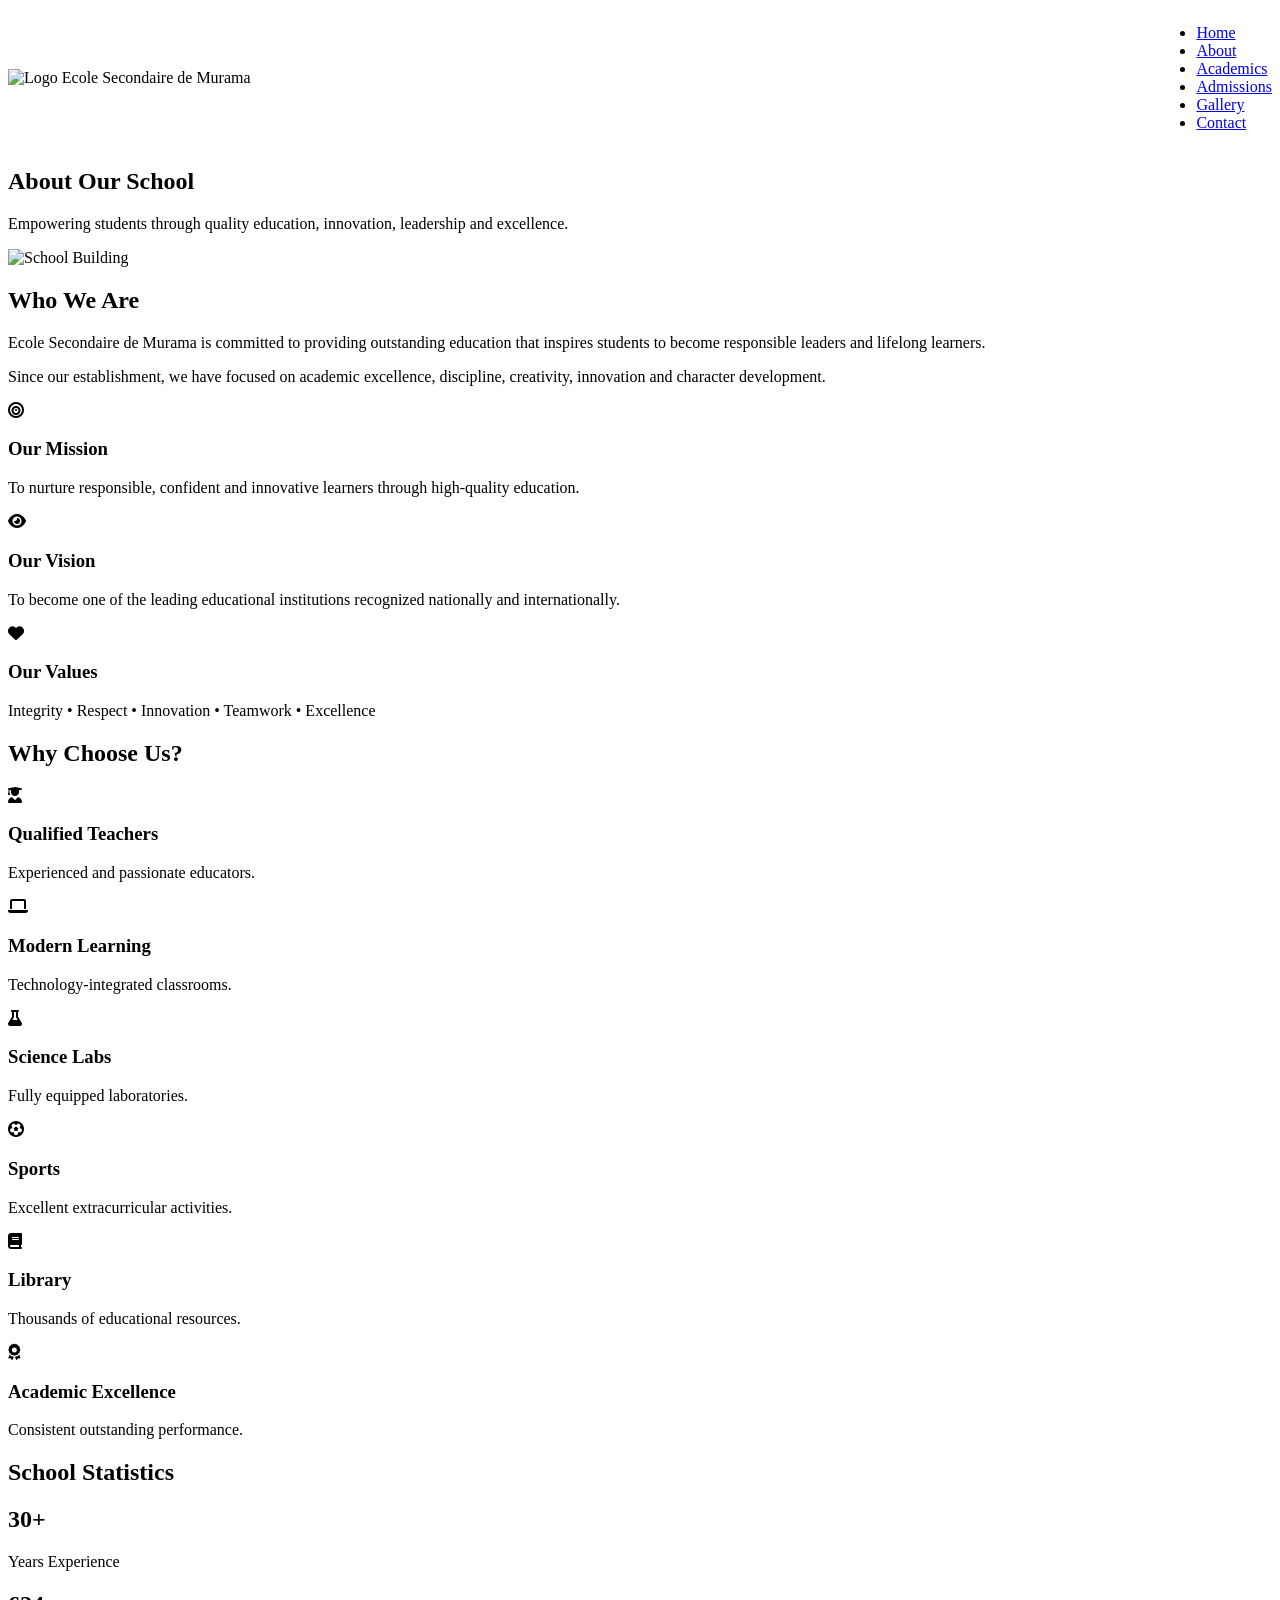
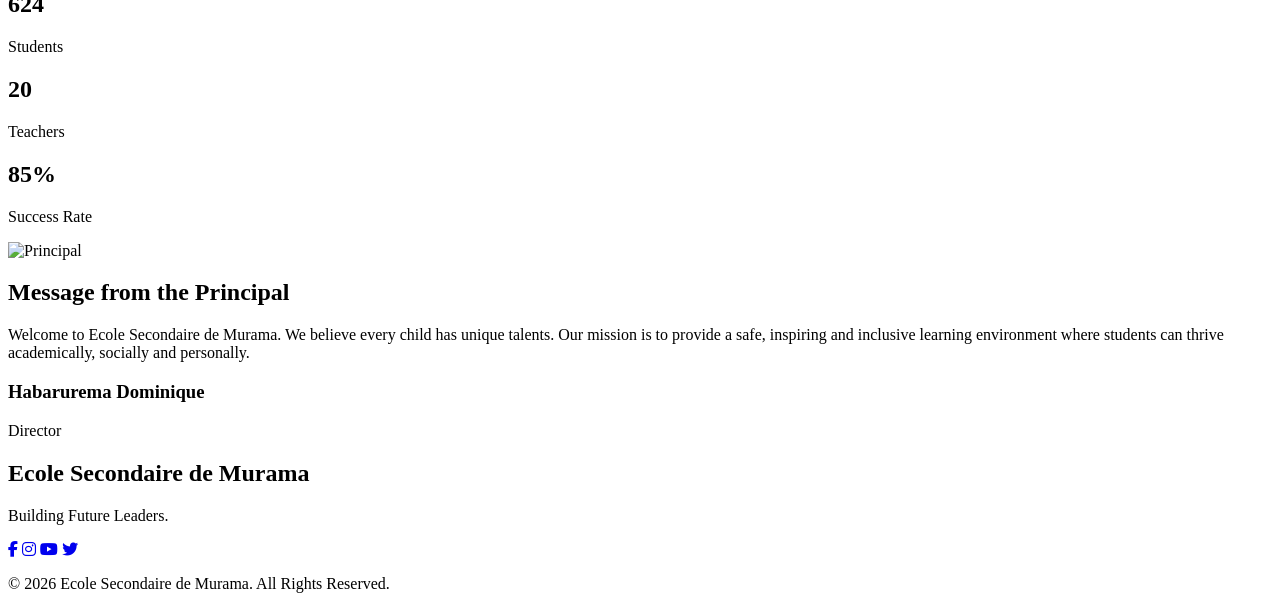
==== about.html @ d2ec21f5 "Add files via upload" ====
<!DOCTYPE html>
<html lang="en">
<head>
         <link rel="icon" type="image/png" href="images/school.png">

    <meta charset="UTF-8">
    <meta name="viewport" content="width=device-width, initial-scale=1.0">
    <title>About Us | Ecole Secondaire de Murama</title>

    <!-- Google Font -->
    <link href="https://fonts.googleapis.com/css2?family=Poppins:wght@300;400;500;600;700&display=swap" rel="stylesheet">

    <!-- Font Awesome -->
    <link rel="stylesheet"
    href="https://cdnjs.cloudflare.com/ajax/libs/font-awesome/6.5.2/css/all.min.css">

    <!-- Main CSS -->
    <link rel="stylesheet" href="css/style.css">
</head>

<body>

<!-- ================= HEADER ================= -->

<header class="header">

    <nav style="width:100%; display:flex; justify-content:space-between; align-items:center;">

        <div class="logo">
            <img src="images/school.png" alt="Logo">
            <span>Ecole Secondaire de Murama</span>
        </div>

        <ul class="nav-links">
            <li><a href="index.html">Home</a></li>
            <li><a href="about.html" class="active">About</a></li>
            <li><a href="academics.html">Academics</a></li>
            <li><a href="admissions.html">Admissions</a></li>
            <li><a href="gallery.html">Gallery</a></li>
            <li><a href="contact.html">Contact</a></li>
        </ul>

    </nav>

</header>

<!-- ================= HERO ================= -->

<section class="page-hero">

    <div class="hero-content">

        <h1>About Our School</h1>

        <p>
            Empowering students through quality education,
            innovation, leadership and excellence.
        </p>

    </div>

</section>

<!-- ================= ABOUT ================= -->

<section class="about">

    <div class="container">

        <div class="about-image">
            <img src="images/school-building.jpg" alt="School Building">
        </div>

        <div class="about-text">

            <h2>Who We Are</h2>

            <p>
                Ecole Secondaire de Murama is committed to providing
                outstanding education that inspires students to
                become responsible leaders and lifelong learners.
            </p>

            <p>
                Since our establishment, we have focused on
                academic excellence, discipline, creativity,
                innovation and character development.
            </p>

        </div>

    </div>

</section>

<!-- ================= MISSION ================= -->

<section class="mission">

    <div class="container">

        <div class="card">

            <i class="fas fa-bullseye"></i>

            <h3>Our Mission</h3>

            <p>
                To nurture responsible, confident and innovative
                learners through high-quality education.
            </p>

        </div>

        <div class="card">

            <i class="fas fa-eye"></i>

            <h3>Our Vision</h3>

            <p>
                To become one of the leading educational institutions
                recognized nationally and internationally.
            </p>

        </div>

        <div class="card">

            <i class="fas fa-heart"></i>

            <h3>Our Values</h3>

            <p>
                Integrity • Respect • Innovation • Teamwork • Excellence
            </p>

        </div>

    </div>

</section>

<!-- ================= WHY CHOOSE US ================= -->

<section class="why">

    <h2>Why Choose Us?</h2>

    <div class="features">

        <div class="feature">
            <i class="fas fa-user-graduate"></i>
            <h3>Qualified Teachers</h3>
            <p>Experienced and passionate educators.</p>
        </div>

        <div class="feature">
            <i class="fas fa-laptop"></i>
            <h3>Modern Learning</h3>
            <p>Technology-integrated classrooms.</p>
        </div>

        <div class="feature">
            <i class="fas fa-flask"></i>
            <h3>Science Labs</h3>
            <p>Fully equipped laboratories.</p>
        </div>

        <div class="feature">
            <i class="fas fa-futbol"></i>
            <h3>Sports</h3>
            <p>Excellent extracurricular activities.</p>
        </div>

        <div class="feature">
            <i class="fas fa-book"></i>
            <h3>Library</h3>
            <p>Thousands of educational resources.</p>
        </div>

        <div class="feature">
            <i class="fas fa-award"></i>
            <h3>Academic Excellence</h3>
            <p>Consistent outstanding performance.</p>
        </div>

    </div>

</section>

<!-- ================= STATISTICS ================= -->

<section class="statistics">

    <h2>School Statistics</h2>

    <div class="stats">

        <div class="stat">
            <h2>30+</h2>
            <p>Years Experience</p>
        </div>

        <div class="stat">
            <h2>624</h2>
            <p>Students</p>
        </div>

        <div class="stat">
            <h2>20</h2>
            <p>Teachers</p>
        </div>

        <div class="stat">
            <h2>85%</h2>
            <p>Success Rate</p>
        </div>

    </div>

</section>

<!-- ================= PRINCIPAL ================= -->

<section class="principal">

    <div class="container">

        <div class="principal-image">

            <img src="images/principal.jpg" alt="Principal">

        </div>

        <div class="principal-message">

            <h2>Message from the Principal</h2>

            <p>
                Welcome to Ecole Secondaire de Murama. We believe every
                child has unique talents. Our mission is to provide
                a safe, inspiring and inclusive learning environment
                where students can thrive academically, socially and
                personally.
            </p>

            <h3>Habarurema Dominique</h3>

            <p>Director</p>

        </div>

    </div>

</section>

<!-- ================= FOOTER ================= -->

<footer>

    <div class="footer-content">

        <h2>Ecole Secondaire de Murama</h2>

        <p>Building Future Leaders.</p>

        <div class="socials">

            <a href="#"><i class="fab fa-facebook-f"></i></a>

            <a href="#"><i class="fab fa-instagram"></i></a>

            <a href="#"><i class="fab fa-youtube"></i></a>

            <a href="#"><i class="fab fa-twitter"></i></a>

        </div>

        <p>
© 2026 Ecole Secondaire de Murama. All Rights Reserved.
        </p>

    </div>

</footer>

<script src="js/script.js"></script>

</body>
</html>
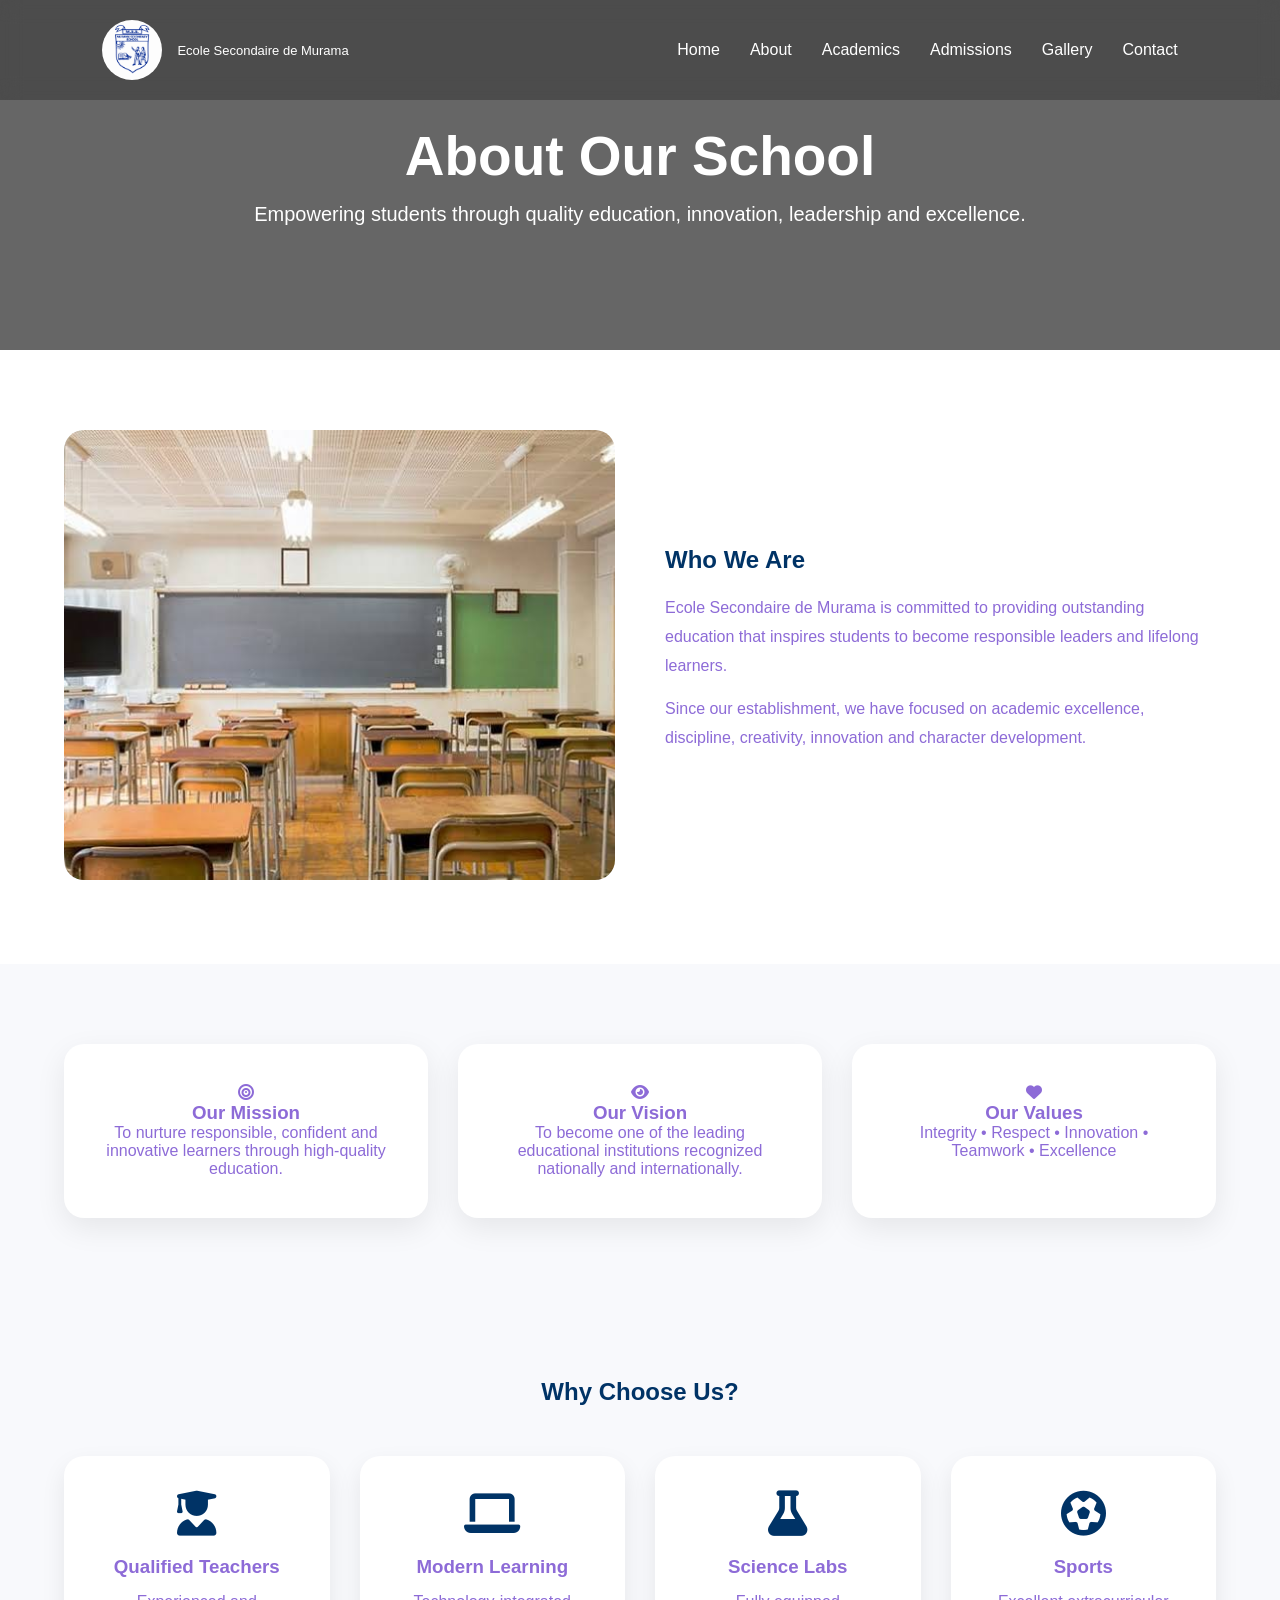
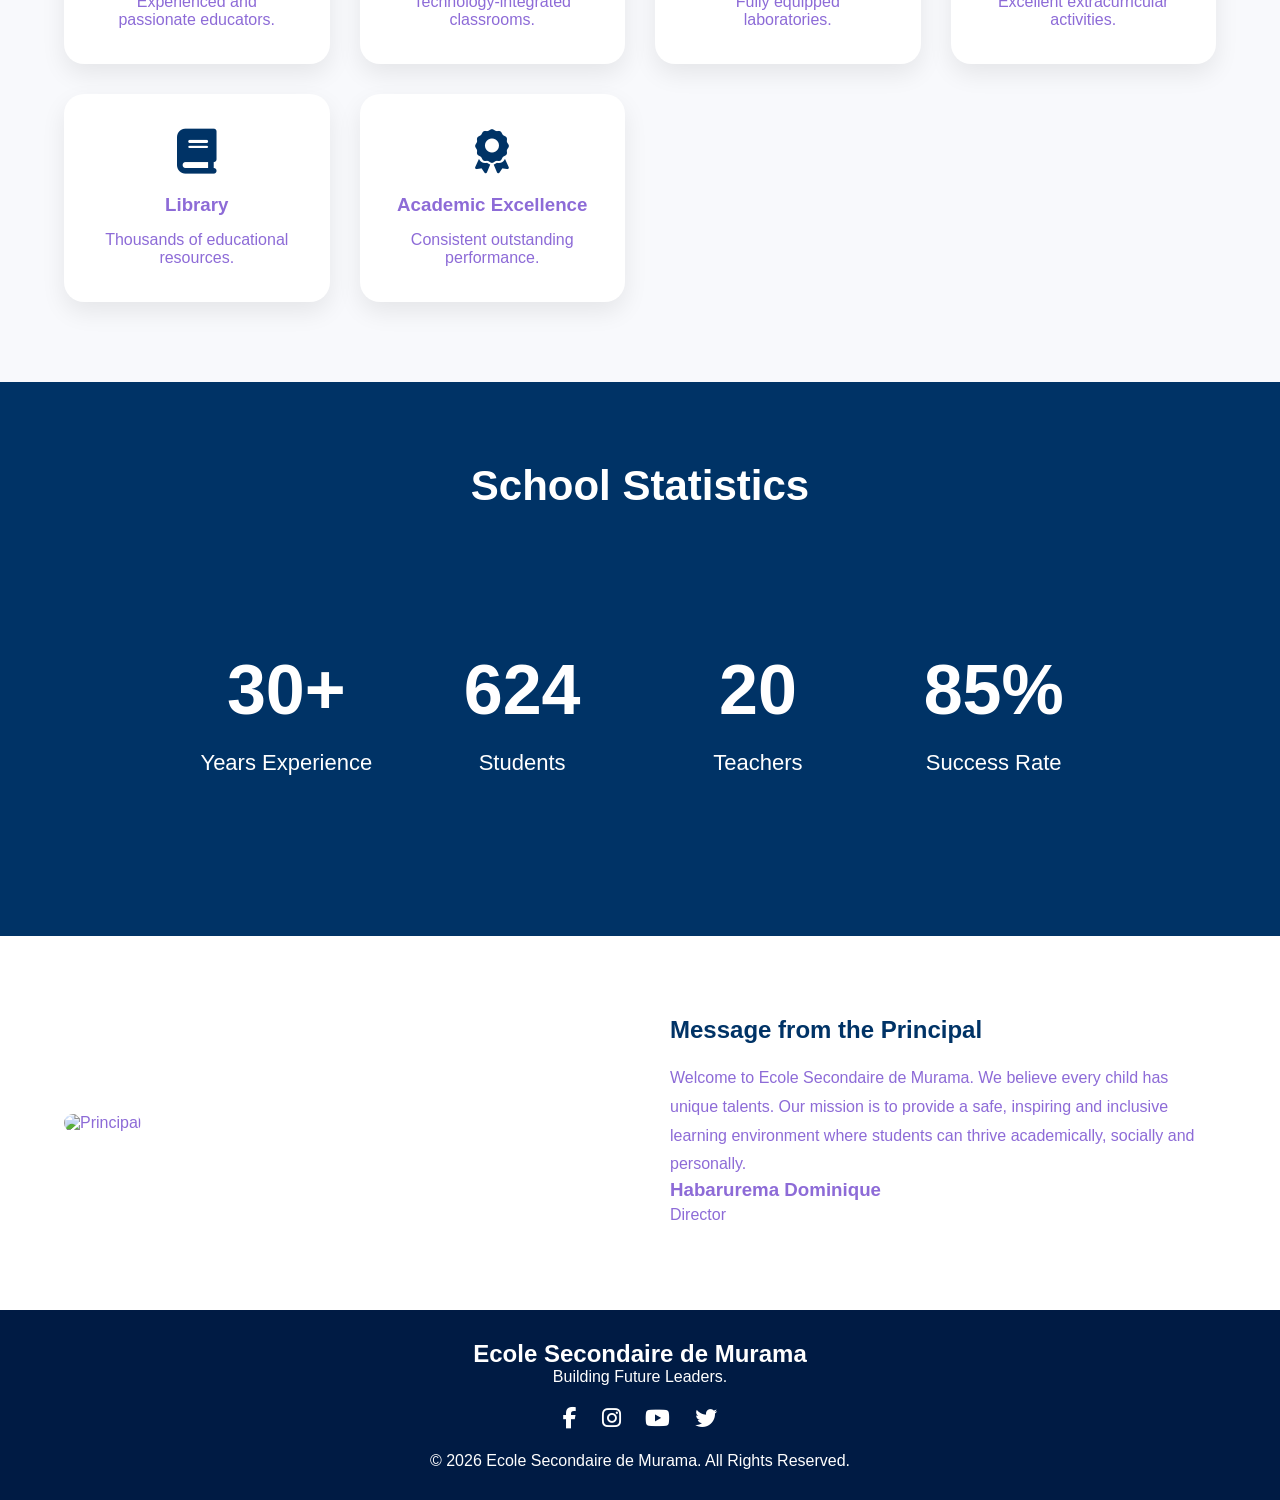
==== commit b3f772df: "Add files via upload" ====
--- a/about.html
+++ b/about.html
@@ -15,7 +15,7 @@
     href="https://cdnjs.cloudflare.com/ajax/libs/font-awesome/6.5.2/css/all.min.css">
 
     <!-- Main CSS -->
-    <link rel="stylesheet" href="css/style.css">
+    <link rel="stylesheet" href="style.css">
 </head>
 
 <body>
@@ -27,7 +27,7 @@
     <nav style="width:100%; display:flex; justify-content:space-between; align-items:center;">
 
         <div class="logo">
-            <img src="images/school.png" alt="Logo">
+            <img src="school.png" alt="Logo">
             <span>Ecole Secondaire de Murama</span>
         </div>
 
@@ -68,7 +68,7 @@
     <div class="container">
 
         <div class="about-image">
-            <img src="images/school-building.jpg" alt="School Building">
+            <img src="class.jpg" alt="School Building">
         </div>
 
         <div class="about-text">
@@ -229,7 +229,7 @@
 
         <div class="principal-image">
 
-            <img src="images/principal.jpg" alt="Principal">
+            <img src="principal.jpg" alt="Principal">
 
         </div>
 
@@ -285,7 +285,7 @@
 
 </footer>
 
-<script src="js/script.js"></script>
+<script src="script.js"></script>
 
 </body>
 </html>
--- a/style.css
+++ b/style.css
@@ -0,0 +1,750 @@
+*{
+    margin:0;
+    padding:0;
+    box-sizing:border-box;
+    font-family:'Poppins',sans-serif;
+}
+
+html{
+    scroll-behavior:smooth;
+}
+
+body{
+    background:#fff;
+    color:#8d6bd7;
+}
+
+/* Navigation */
+
+.header{
+
+    position:fixed;
+    top:0;
+    left:0;
+    width:100%;
+
+    display:flex;
+    justify-content:space-between;
+    align-items:center;
+
+    padding:20px 8%;
+
+    background:blue;
+
+    backdrop-filter:blur(10px);
+
+    z-index:999;
+
+}
+
+.logo{
+
+    display:flex;
+    align-items:center;
+    color:white;
+
+}
+
+.logo img{
+
+    width:60px;
+    margin-right:15px;
+    border-radius: 50px;
+
+}
+
+.logo span{
+
+    font-size:13px;
+
+}
+
+.nav-links{
+
+    display:flex;
+    list-style:none;
+
+}
+
+.nav-links li{
+
+    margin-left:30px;
+
+}
+
+.nav-links a{
+
+    color:white;
+    text-decoration:none;
+    font-weight:500;
+    transition:.3s;
+
+}
+
+.nav-links a:hover{
+
+    color:#FFD700;
+
+}
+
+/* HERO */
+
+.hero{
+
+    height:100vh;
+    width: vh;
+    display:flex;
+    justify-content:center;
+    align-items:center;
+
+    text-align:center;
+
+
+
+    background-size:cover;
+    background-position:center;
+    background-color: rgb(124, 120, 120);
+    border-radius: 20px;
+
+    color:white;
+
+}
+
+.hero h1{
+
+    font-size:60px;
+
+}
+
+.hero span{
+
+    color:#232ea8;
+
+}
+
+.hero p{
+
+    margin:25px auto;
+
+    max-width:700px;
+
+    font-size:20px;
+
+}
+
+    .hero-video {
+      position: relative;
+      height: 100vh;
+      overflow: hidden;
+    }
+
+    .hero-video video {
+      width: 100%;
+      height: 120%;
+      object-fit: cover;
+    }
+        .overlay {
+      position: absolute;
+      top: 0; left: 0; right: 0; bottom: 0;
+      background: rgba(0,0,0,0.55);
+      display: flex;
+      flex-direction: column;
+      justify-content: center;
+      align-items: center;
+      text-align: center;
+    }
+
+.btn{
+
+    display:inline-block;
+
+    margin-top:20px;
+
+    background:#192a96;
+
+    color:black;
+
+    padding:16px 40px;
+
+    border-radius:50px;
+
+    text-decoration:none;
+
+    font-weight:bold;
+
+    transition:.3s;
+
+}
+
+.btn:hover{
+
+    transform:translateY(-5px);
+
+}
+
+/* WHY */
+
+.why{
+
+    padding:100px 8%;
+
+    background:#f8f9fc;
+
+}
+
+.section-title{
+
+    text-align:center;
+
+    margin-bottom:60px;
+
+}
+
+.section-title h2{
+
+    font-size:40px;
+
+    color:#003366;
+
+position-area: unset;
+}
+
+.section-title p{
+
+    margin-top:15px;
+
+    color:#666;
+
+}
+
+.cards{
+
+    display:grid;
+
+    grid-template-columns:repeat(auto-fit,minmax(280px,1fr));
+
+    gap:30px;
+
+}
+
+.card{
+
+    background:white;
+
+    padding:40px;
+
+    border-radius:20px;
+
+    text-align:center;
+
+    box-shadow:0 10px 30px rgba(0,0,0,.08);
+
+    transition:.3s;
+
+}
+
+.card:hover{
+
+    transform:translateY(-10px);
+
+}
+
+.icon{
+
+    font-size:55px;
+
+    margin-bottom:20px;
+
+}
+
+/* STATS */
+
+.stats{
+
+    background:#003366;
+
+    color:white;
+
+    display:grid;
+
+    grid-template-columns:repeat(auto-fit,minmax(220px,1fr));
+
+    gap:30px;
+
+    padding:80px 8%;
+
+}
+
+.stat{
+
+    text-align:center;
+
+}
+
+.stat h2{
+
+    color:#FFD700;
+
+    font-size:55px;
+
+}
+
+.stat p{
+
+    margin-top:10px;
+
+}
+
+/* FOOTER */
+
+footer{
+
+    background:#001B44;
+
+    color:white;
+
+    text-align:center;
+
+    padding:30px;
+
+}
+
+/* Mobile */
+
+@media(max-width:768px){
+
+.header{
+
+    flex-direction:column;
+
+    gap:20px;
+
+}
+
+.nav-links{
+
+    flex-wrap:wrap;
+    justify-content:center;
+
+}
+
+.hero h1{
+
+    font-size:40px;
+
+}
+
+.hero p{
+
+    font-size:17px;
+
+}
+
+}
+
+/* ==========================
+   ABOUT PAGE
+========================== */
+
+/* Hero Banner */
+
+.page-hero{
+    height:350px;
+    background:
+    linear-gradient(rgba(0,0,0,.6),rgba(0,0,0,.6)),
+    url("../images/school.jpg");
+    background-size:cover;
+    background-position:center;
+    display:flex;
+    justify-content:center;
+    align-items:center;
+    text-align:center;
+    color:white;
+}
+
+.page-hero h1{
+    font-size:55px;
+    margin-bottom:15px;
+}
+
+.page-hero p{
+    font-size:20px;
+}
+
+/* Shared Container */
+
+.container{
+    width:90%;
+    max-width:1200px;
+    margin:auto;
+}
+
+/* About Section */
+
+.about{
+    padding:80px 0;
+}
+
+.about .container{
+    display:flex;
+    align-items:center;
+    gap:50px;
+    flex-wrap:wrap;
+}
+
+.about-image{
+    flex:1;
+}
+
+.about-image img{
+    width:100%;
+    height:450px;
+    object-fit:cover;
+    border-radius:20px;
+}
+
+.about-text{
+    flex:1;
+}
+
+.about-text h2{
+    color:#003366;
+    margin-bottom:20px;
+}
+
+.about-text p{
+    line-height:1.8;
+    margin-bottom:15px;
+}
+
+/* Mission */
+
+.mission{
+    padding:80px 0;
+    background:#f8f9fc;
+}
+
+.mission .container{
+    display:grid;
+    grid-template-columns:repeat(auto-fit,minmax(280px,1fr));
+    gap:30px;
+}
+
+/* Why Choose Us */
+
+.why{
+    padding:80px 0;
+}
+
+.why h2{
+    text-align:center;
+    color:#003366;
+    margin-bottom:50px;
+}
+
+.features{
+    width:90%;
+    max-width:1200px;
+    margin:auto;
+
+    display:grid;
+    grid-template-columns:repeat(auto-fit,minmax(250px,1fr));
+    gap:30px;
+}
+
+.feature{
+    background:white;
+    padding:35px;
+    text-align:center;
+    border-radius:20px;
+    box-shadow:0 10px 25px rgba(0,0,0,.08);
+    transition:.3s;
+}
+
+.feature:hover{
+    transform:translateY(-8px);
+}
+
+.feature i{
+    font-size:45px;
+    color:#003366;
+    margin-bottom:20px;
+}
+
+.feature h3{
+    margin-bottom:15px;
+}
+
+/* Statistics */
+
+/* ===========================
+   SCHOOL STATISTICS
+=========================== */
+
+.statistics{
+    background:#003366;
+    color:white;
+    padding:80px 8%;
+}
+
+.statistics h2{
+    text-align:center;
+    margin-bottom:60px;
+    color:white;
+    font-size:42px;
+}
+
+.statistics .stats{
+    display:grid;
+    grid-template-columns:repeat(4,1fr);
+    gap:40px;
+    max-width:1200px;
+    margin:auto;
+}
+
+.statistics .stat{
+    text-align:center;
+}
+
+.statistics .stat h2{
+    font-size:70px;
+    color:white;
+    margin-bottom:20px;
+}
+
+.statistics .stat p{
+    font-size:22px;
+    color:white;
+}/* Principal */
+
+.principal{
+    padding:80px 0;
+}
+
+.principal .container{
+    display:flex;
+    gap:60px;
+    align-items:center;
+    flex-wrap:wrap;
+}
+
+.principal-image{
+    flex:1;
+}
+
+.principal-image img{
+    width:100%;
+    border-radius:20px;
+}
+
+.principal-message{
+    flex:1;
+}
+
+.principal-message h2{
+    color:#003366;
+    margin-bottom:20px;
+}
+
+.principal-message p{
+    line-height:1.8;
+}
+
+/* Footer */
+
+.footer-content{
+    width:90%;
+    max-width:1200px;
+    margin:auto;
+    text-align:center;
+}
+
+.socials{
+    margin:20px 0;
+}
+
+.socials a{
+    color:white;
+    font-size:22px;
+    margin:0 10px;
+}
+
+.socials a:hover{
+    color:#FFD700;
+}
+
+/* Responsive */
+
+@media(max-width:768px){
+
+.page-hero h1{
+    font-size:40px;
+}
+
+.about .container,
+.principal .container{
+    flex-direction:column;
+}
+
+.features,
+.mission .container{
+    grid-template-columns:1fr;
+}
+
+.statistics .stats{
+    grid-template-columns:1fr;
+}
+
+}
+
+/* ================= CONTACT ================= */
+
+.contact-section{
+
+    padding:100px 8%;
+
+    background:#f8f9fc;
+
+}
+
+.contact-container{
+
+    display:grid;
+
+    grid-template-columns:1fr 1fr;
+
+    gap:50px;
+
+}
+
+.contact-info h2,
+.contact-form h2{
+
+    color:#003366;
+
+    margin-bottom:30px;
+
+}
+
+.info-box{
+
+    display:flex;
+
+    gap:20px;
+
+    margin-bottom:30px;
+
+    align-items:flex-start;
+
+}
+
+.info-box i{
+
+    font-size:30px;
+
+    color:#FFD700;
+
+    min-width:40px;
+
+}
+
+.info-box h3{
+
+    color:#003366;
+
+    margin-bottom:8px;
+
+}
+
+.contact-form{
+
+    background:#fff;
+
+    padding:40px;
+
+    border-radius:20px;
+
+    box-shadow:0 10px 30px rgba(0,0,0,.1);
+
+}
+
+.contact-form form{
+
+    display:flex;
+
+    flex-direction:column;
+
+    gap:20px;
+
+}
+
+.contact-form input,
+.contact-form textarea{
+
+    padding:15px;
+
+    border:1px solid #ddd;
+
+    border-radius:10px;
+
+    font-size:16px;
+
+    outline:none;
+
+}
+
+.contact-form textarea{
+
+    resize:none;
+
+}
+
+.contact-form button{
+
+    width:220px;
+
+    cursor:pointer;
+
+}
+
+/* MAP */
+
+.map{
+
+    padding:100px 8%;
+
+    background:#fff;
+
+}
+
+.map iframe{
+
+    width:100%;
+
+    height:450px;
+
+    border:none;
+
+    border-radius:20px;
+
+    margin-top:40px;
+
+}
+
+/* MOBILE */
+
+@media(max-width:768px){
+
+.contact-container{
+
+    grid-template-columns:1fr;
+
+}
+
+.contact-form button{
+
+    width:100%;
+
+}
+
+}
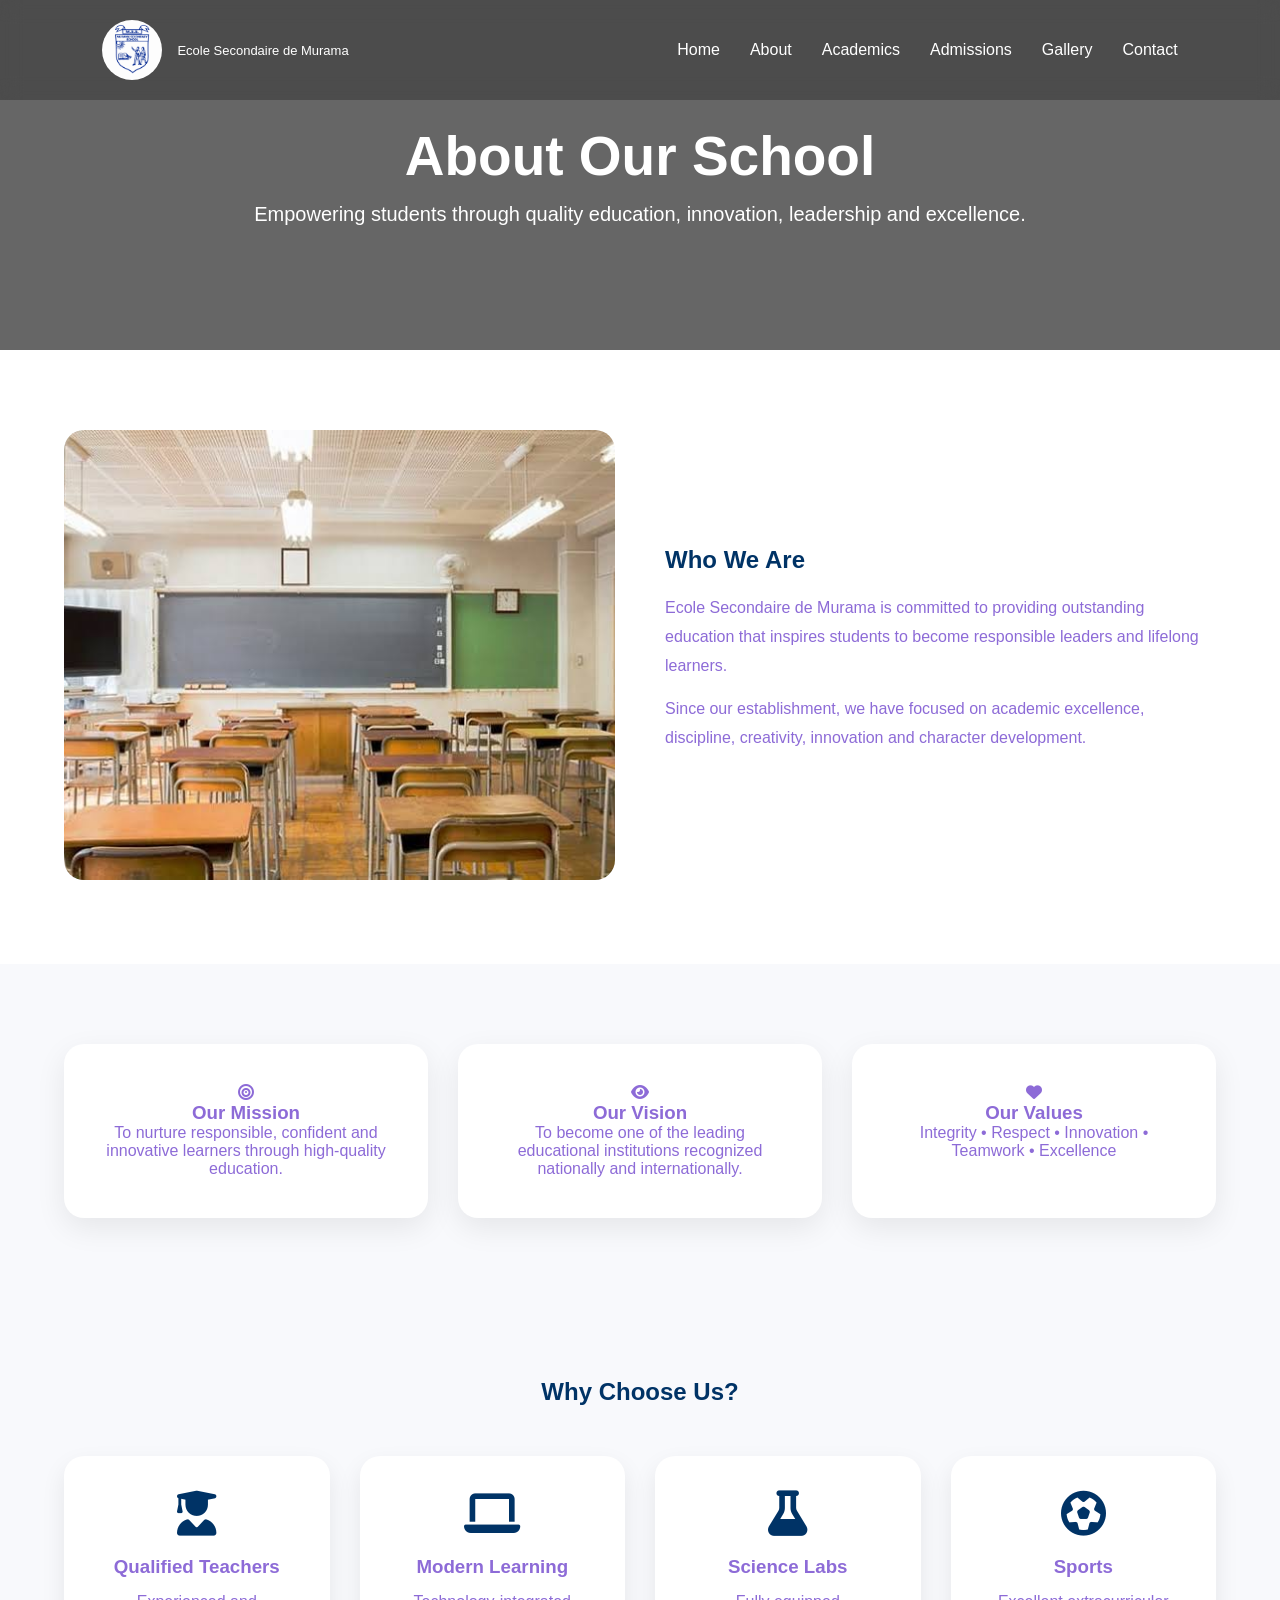
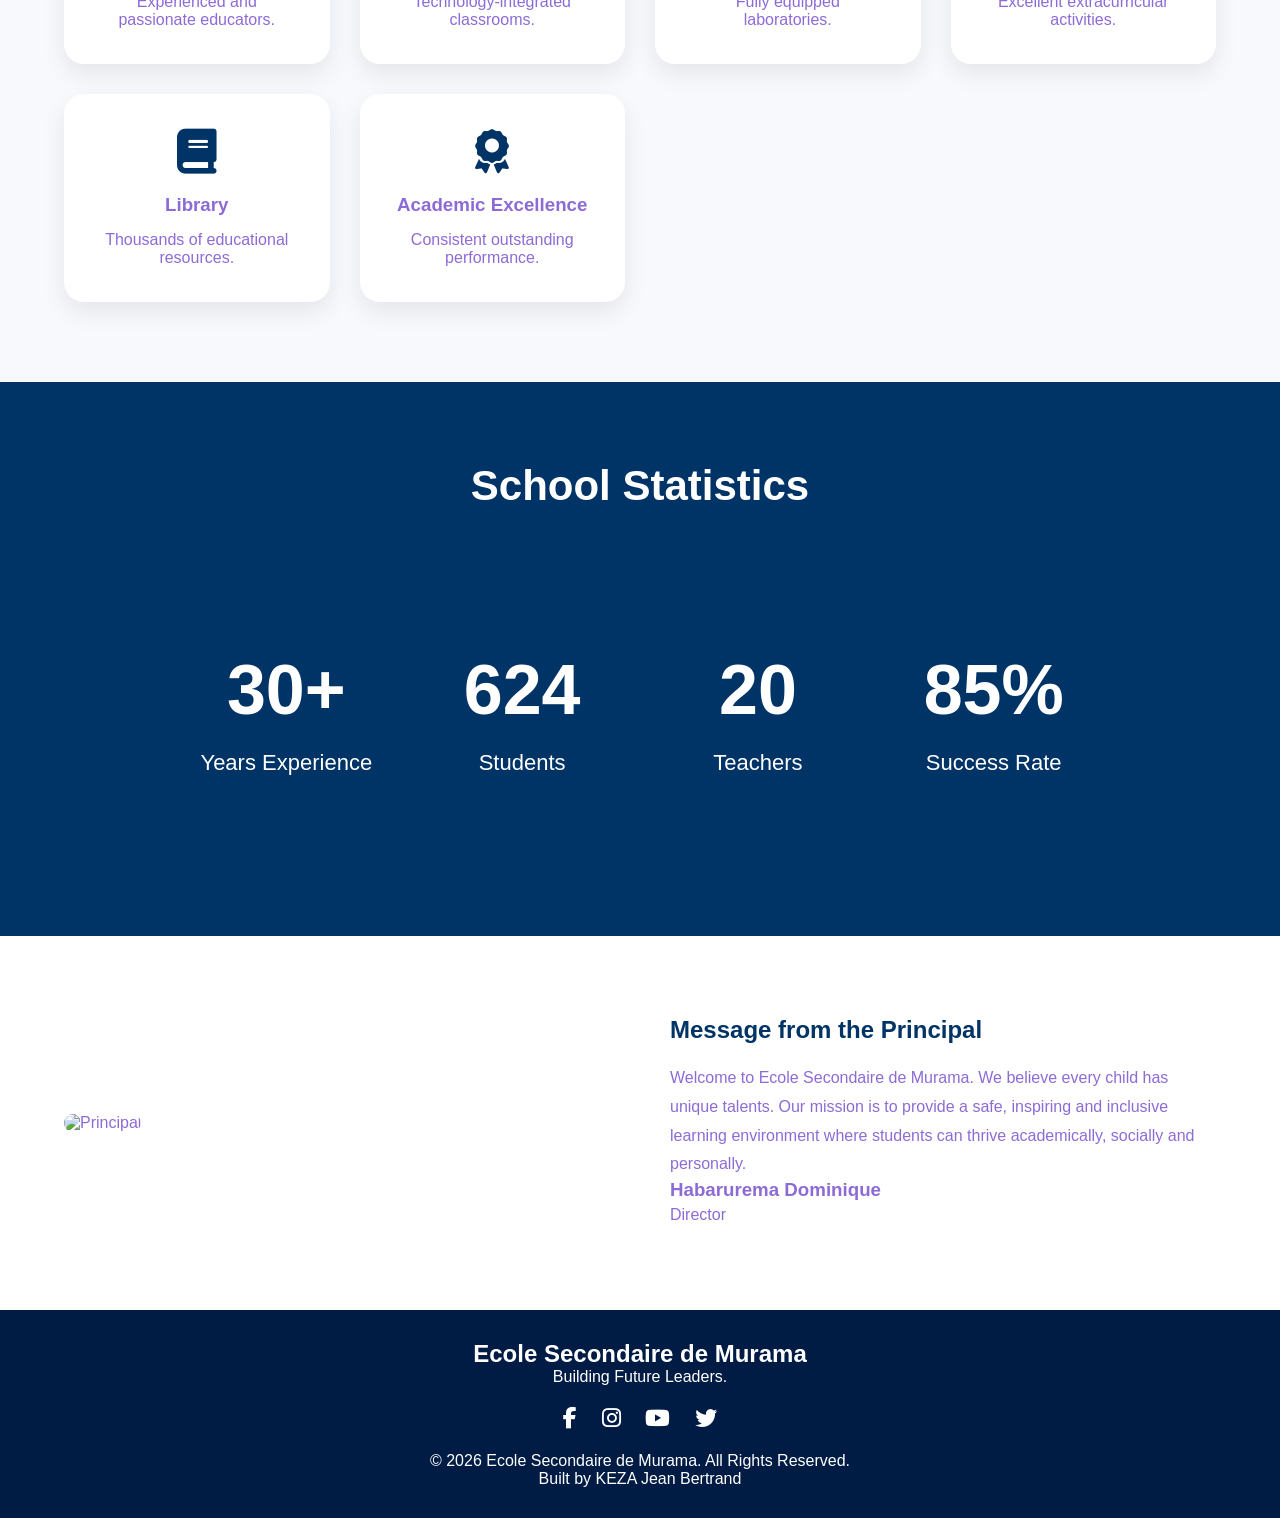
==== commit c059e980: "Add files via upload" ====
--- a/about.html
+++ b/about.html
@@ -5,6 +5,8 @@
 
     <meta charset="UTF-8">
     <meta name="viewport" content="width=device-width, initial-scale=1.0">
+    <meta name="description" content="Official website of E.S. Murama in Ruhango District, Rwanda. Learn about our academics, admissions, school life, and contact information.">
+
     <title>About Us | Ecole Secondaire de Murama</title>
 
     <!-- Google Font -->
@@ -280,6 +282,9 @@
         <p>
 © 2026 Ecole Secondaire de Murama. All Rights Reserved.
         </p>
+                <p>
+            Built by KEZA Jean Bertrand
+        </p>
 
     </div>
 
